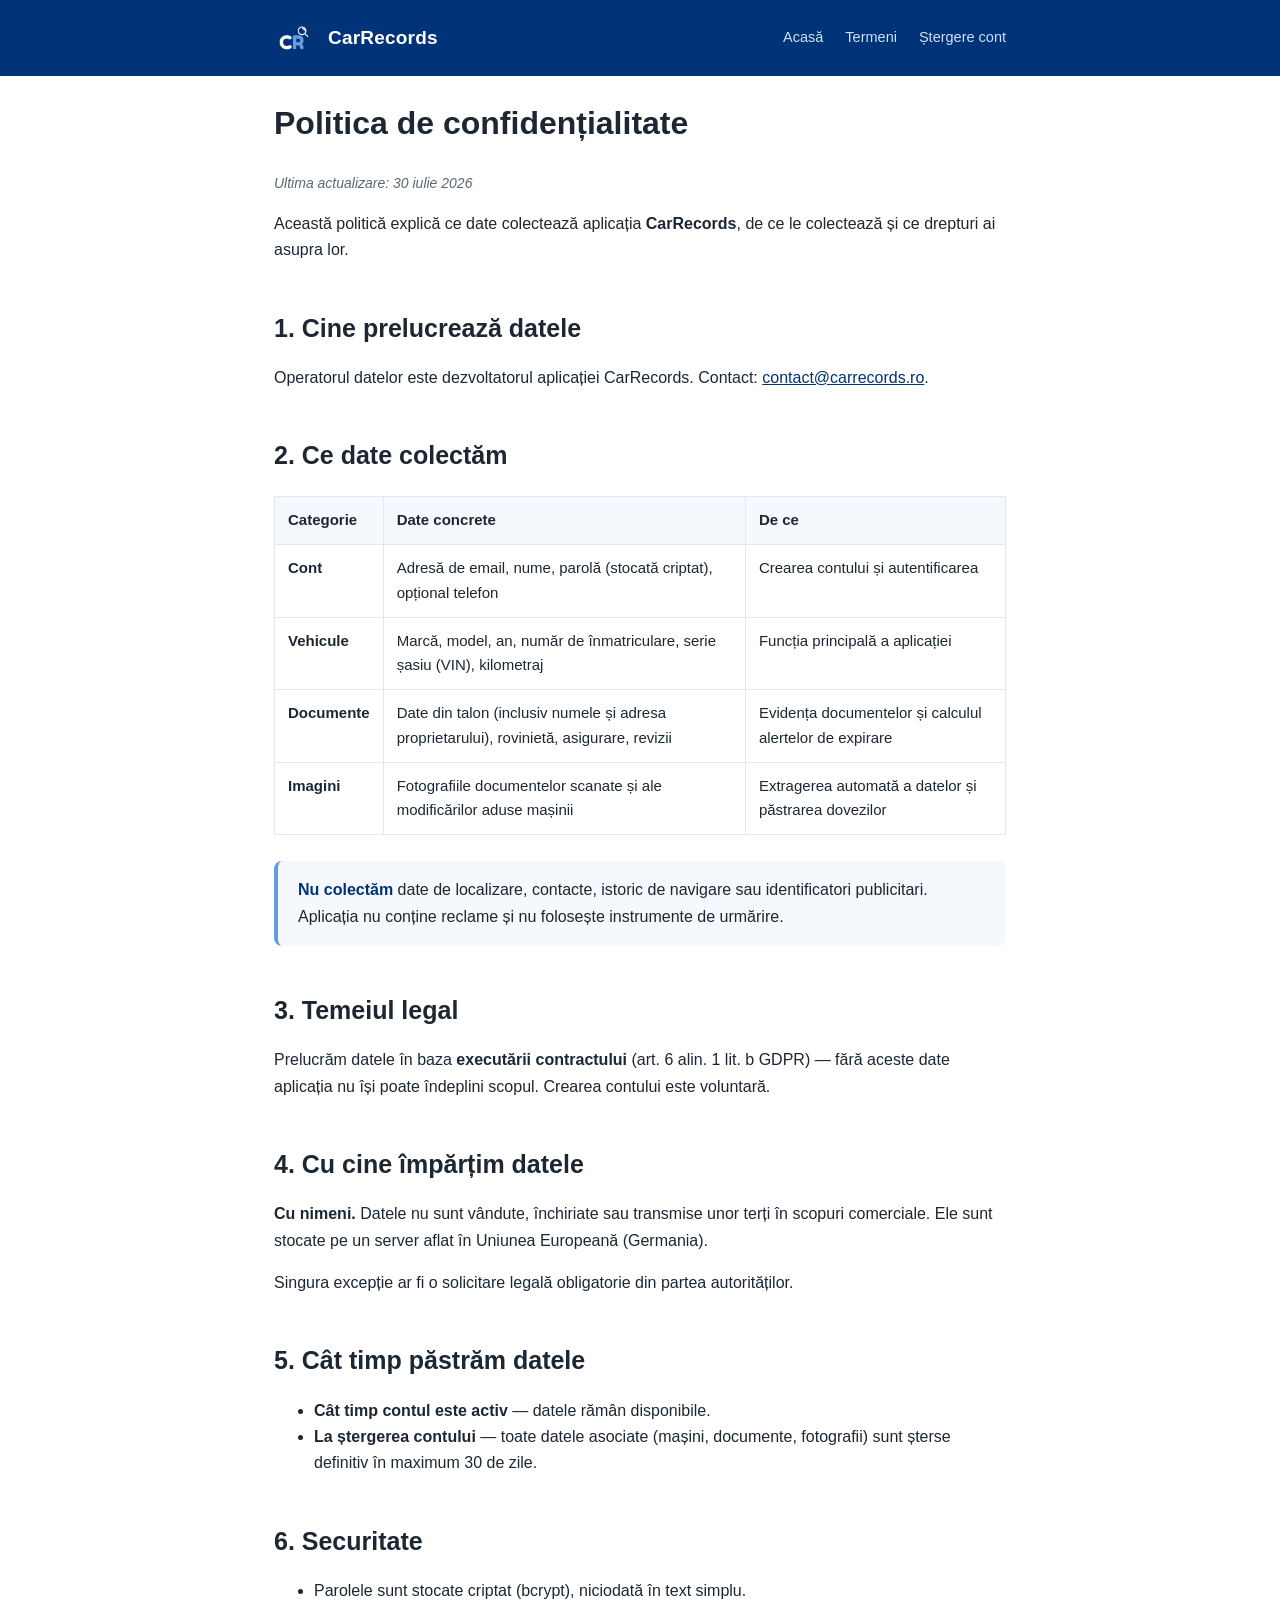
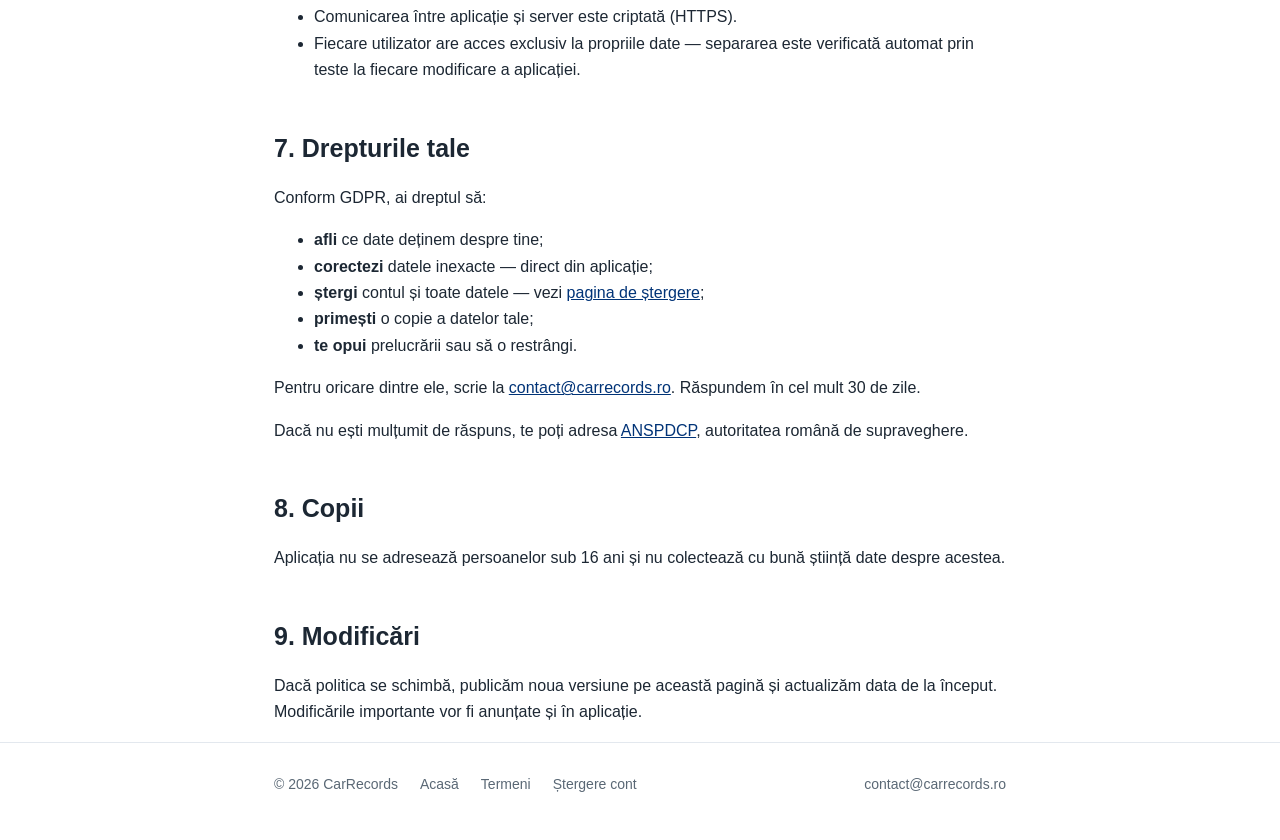
==== site/confidentialitate.html @ 03b60dc8 "Site public + pregatire pentru Google Play Infrastructura serveste acum ambele de pe acelasi server:" ====
<!DOCTYPE html>
<html lang="ro">
<head>
<meta charset="utf-8">
<meta name="viewport" content="width=device-width, initial-scale=1">
<title>Politica de confidențialitate — CarRecords</title>
<link rel="icon" href="logo.png">
<link rel="stylesheet" href="style.css">
</head>
<body>

<header>
  <div class="wrap">
    <img src="logo.png" alt="">
    <span class="name">CarRecords</span>
    <nav>
      <a href="index.html">Acasă</a>
      <a href="termeni.html">Termeni</a>
      <a href="stergere-cont.html">Ștergere cont</a>
    </nav>
  </div>
</header>

<main class="wrap">

<h1>Politica de confidențialitate</h1>
<p class="updated">Ultima actualizare: 30 iulie 2026</p>

<p>Această politică explică ce date colectează aplicația <strong>CarRecords</strong>,
de ce le colectează și ce drepturi ai asupra lor.</p>

<h2>1. Cine prelucrează datele</h2>
<p>Operatorul datelor este dezvoltatorul aplicației CarRecords.
Contact: <a href="mailto:contact@carrecords.ro">contact@carrecords.ro</a>.</p>

<h2>2. Ce date colectăm</h2>

<table>
  <tr><th>Categorie</th><th>Date concrete</th><th>De ce</th></tr>
  <tr>
    <td><strong>Cont</strong></td>
    <td>Adresă de email, nume, parolă (stocată criptat), opțional telefon</td>
    <td>Crearea contului și autentificarea</td>
  </tr>
  <tr>
    <td><strong>Vehicule</strong></td>
    <td>Marcă, model, an, număr de înmatriculare, serie șasiu (VIN), kilometraj</td>
    <td>Funcția principală a aplicației</td>
  </tr>
  <tr>
    <td><strong>Documente</strong></td>
    <td>Date din talon (inclusiv numele și adresa proprietarului),
        rovinietă, asigurare, revizii</td>
    <td>Evidența documentelor și calculul alertelor de expirare</td>
  </tr>
  <tr>
    <td><strong>Imagini</strong></td>
    <td>Fotografiile documentelor scanate și ale modificărilor aduse mașinii</td>
    <td>Extragerea automată a datelor și păstrarea dovezilor</td>
  </tr>
</table>

<div class="note">
  <strong>Nu colectăm</strong> date de localizare, contacte, istoric de
  navigare sau identificatori publicitari. Aplicația nu conține reclame și
  nu folosește instrumente de urmărire.
</div>

<h2>3. Temeiul legal</h2>
<p>Prelucrăm datele în baza <strong>executării contractului</strong>
(art. 6 alin. 1 lit. b GDPR) — fără aceste date aplicația nu își poate
îndeplini scopul. Crearea contului este voluntară.</p>

<h2>4. Cu cine împărțim datele</h2>
<p><strong>Cu nimeni.</strong> Datele nu sunt vândute, închiriate sau
transmise unor terți în scopuri comerciale. Ele sunt stocate pe un server
aflat în Uniunea Europeană (Germania).</p>
<p>Singura excepție ar fi o solicitare legală obligatorie din partea
autorităților.</p>

<h2>5. Cât timp păstrăm datele</h2>
<ul>
  <li><strong>Cât timp contul este activ</strong> — datele rămân disponibile.</li>
  <li><strong>La ștergerea contului</strong> — toate datele asociate
      (mașini, documente, fotografii) sunt șterse definitiv în maximum 30 de zile.</li>
</ul>

<h2>6. Securitate</h2>
<ul>
  <li>Parolele sunt stocate criptat (bcrypt), niciodată în text simplu.</li>
  <li>Comunicarea între aplicație și server este criptată (HTTPS).</li>
  <li>Fiecare utilizator are acces exclusiv la propriile date — separarea
      este verificată automat prin teste la fiecare modificare a aplicației.</li>
</ul>

<h2>7. Drepturile tale</h2>
<p>Conform GDPR, ai dreptul să:</p>
<ul>
  <li><strong>afli</strong> ce date deținem despre tine;</li>
  <li><strong>corectezi</strong> datele inexacte — direct din aplicație;</li>
  <li><strong>ștergi</strong> contul și toate datele —
      vezi <a href="stergere-cont.html">pagina de ștergere</a>;</li>
  <li><strong>primești</strong> o copie a datelor tale;</li>
  <li><strong>te opui</strong> prelucrării sau să o restrângi.</li>
</ul>
<p>Pentru oricare dintre ele, scrie la
<a href="mailto:contact@carrecords.ro">contact@carrecords.ro</a>.
Răspundem în cel mult 30 de zile.</p>
<p>Dacă nu ești mulțumit de răspuns, te poți adresa
<a href="https://www.dataprotection.ro" target="_blank" rel="noopener">ANSPDCP</a>,
autoritatea română de supraveghere.</p>

<h2>8. Copii</h2>
<p>Aplicația nu se adresează persoanelor sub 16 ani și nu colectează
cu bună știință date despre acestea.</p>

<h2>9. Modificări</h2>
<p>Dacă politica se schimbă, publicăm noua versiune pe această pagină și
actualizăm data de la început. Modificările importante vor fi anunțate și
în aplicație.</p>

</main>

<footer>
  <div class="wrap">
    <span>© 2026 CarRecords</span>
    <a href="index.html">Acasă</a>
    <a href="termeni.html">Termeni</a>
    <a href="stergere-cont.html">Ștergere cont</a>
    <span class="spacer"><a href="mailto:contact@carrecords.ro">contact@carrecords.ro</a></span>
  </div>
</footer>

</body>
</html>
---- site/style.css ----
/* CarRecords — stil comun pentru site-ul public */
:root {
  --navy: #003377;
  --navy-dark: #002455;
  --blue: #6699dd;
  --text: #1c2733;
  --muted: #5a6875;
  --line: #e3e8ee;
  --bg: #ffffff;
  --bg-soft: #f5f8fc;
}

* { box-sizing: border-box; }

body {
  margin: 0;
  font-family: -apple-system, BlinkMacSystemFont, "Segoe UI", Roboto, sans-serif;
  color: var(--text);
  background: var(--bg);
  line-height: 1.65;
  -webkit-font-smoothing: antialiased;
}

.wrap { max-width: 780px; margin: 0 auto; padding: 0 24px; }

/* ── Antet ─────────────────────────────────────────── */
header {
  background: var(--navy);
  color: #fff;
  padding: 18px 0;
}
header .wrap { display: flex; align-items: center; gap: 14px; }
header img { width: 40px; height: 40px; border-radius: 9px; }
header .name { font-weight: 700; font-size: 19px; letter-spacing: .2px; }
header nav { margin-left: auto; display: flex; gap: 22px; flex-wrap: wrap; }
header nav a {
  color: #cfe0f5; text-decoration: none; font-size: 14.5px;
}
header nav a:hover { color: #fff; }

/* ── Sectiunea de prezentare ───────────────────────── */
.hero {
  background: linear-gradient(160deg, var(--navy) 0%, var(--navy-dark) 100%);
  color: #fff;
  padding: 72px 0 80px;
  text-align: center;
}
.hero h1 { font-size: 40px; margin: 0 0 16px; line-height: 1.2; }
.hero p { font-size: 18.5px; color: #c8dcf3; margin: 0 auto; max-width: 560px; }
.hero .cta {
  display: inline-block; margin-top: 32px; padding: 14px 30px;
  background: #fff; color: var(--navy); border-radius: 10px;
  font-weight: 700; text-decoration: none;
}
.hero .cta:hover { background: #eaf1fb; }

/* ── Continut ──────────────────────────────────────── */
main { padding: 56px 0 72px; }
h2 { font-size: 25px; margin: 44px 0 14px; }
h3 { font-size: 18px; margin: 28px 0 8px; }
p, li { color: var(--text); }
a { color: var(--navy); }

.features { display: grid; gap: 22px; grid-template-columns: repeat(auto-fit, minmax(230px, 1fr)); margin-top: 34px; }
.feature { background: var(--bg-soft); border: 1px solid var(--line); border-radius: 12px; padding: 22px; }
.feature h3 { margin: 0 0 6px; font-size: 16.5px; color: var(--navy); }
.feature p { margin: 0; font-size: 14.5px; color: var(--muted); }

.note {
  background: var(--bg-soft); border-left: 4px solid var(--blue);
  border-radius: 8px; padding: 16px 20px; margin: 26px 0;
}
.note strong { color: var(--navy); }

table { width: 100%; border-collapse: collapse; margin: 20px 0; font-size: 15px; }
th, td { text-align: left; padding: 11px 13px; border: 1px solid var(--line); vertical-align: top; }
th { background: var(--bg-soft); font-weight: 600; }

.updated { color: var(--muted); font-size: 14px; font-style: italic; }

/* ── Subsol ────────────────────────────────────────── */
footer {
  border-top: 1px solid var(--line);
  padding: 30px 0 44px;
  color: var(--muted);
  font-size: 14px;
}
footer .wrap { display: flex; gap: 22px; flex-wrap: wrap; align-items: center; }
footer a { color: var(--muted); text-decoration: none; }
footer a:hover { color: var(--navy); }
footer .spacer { margin-left: auto; }

@media (max-width: 600px) {
  .hero { padding: 52px 0 58px; }
  .hero h1 { font-size: 30px; }
  header nav { gap: 14px; }
}
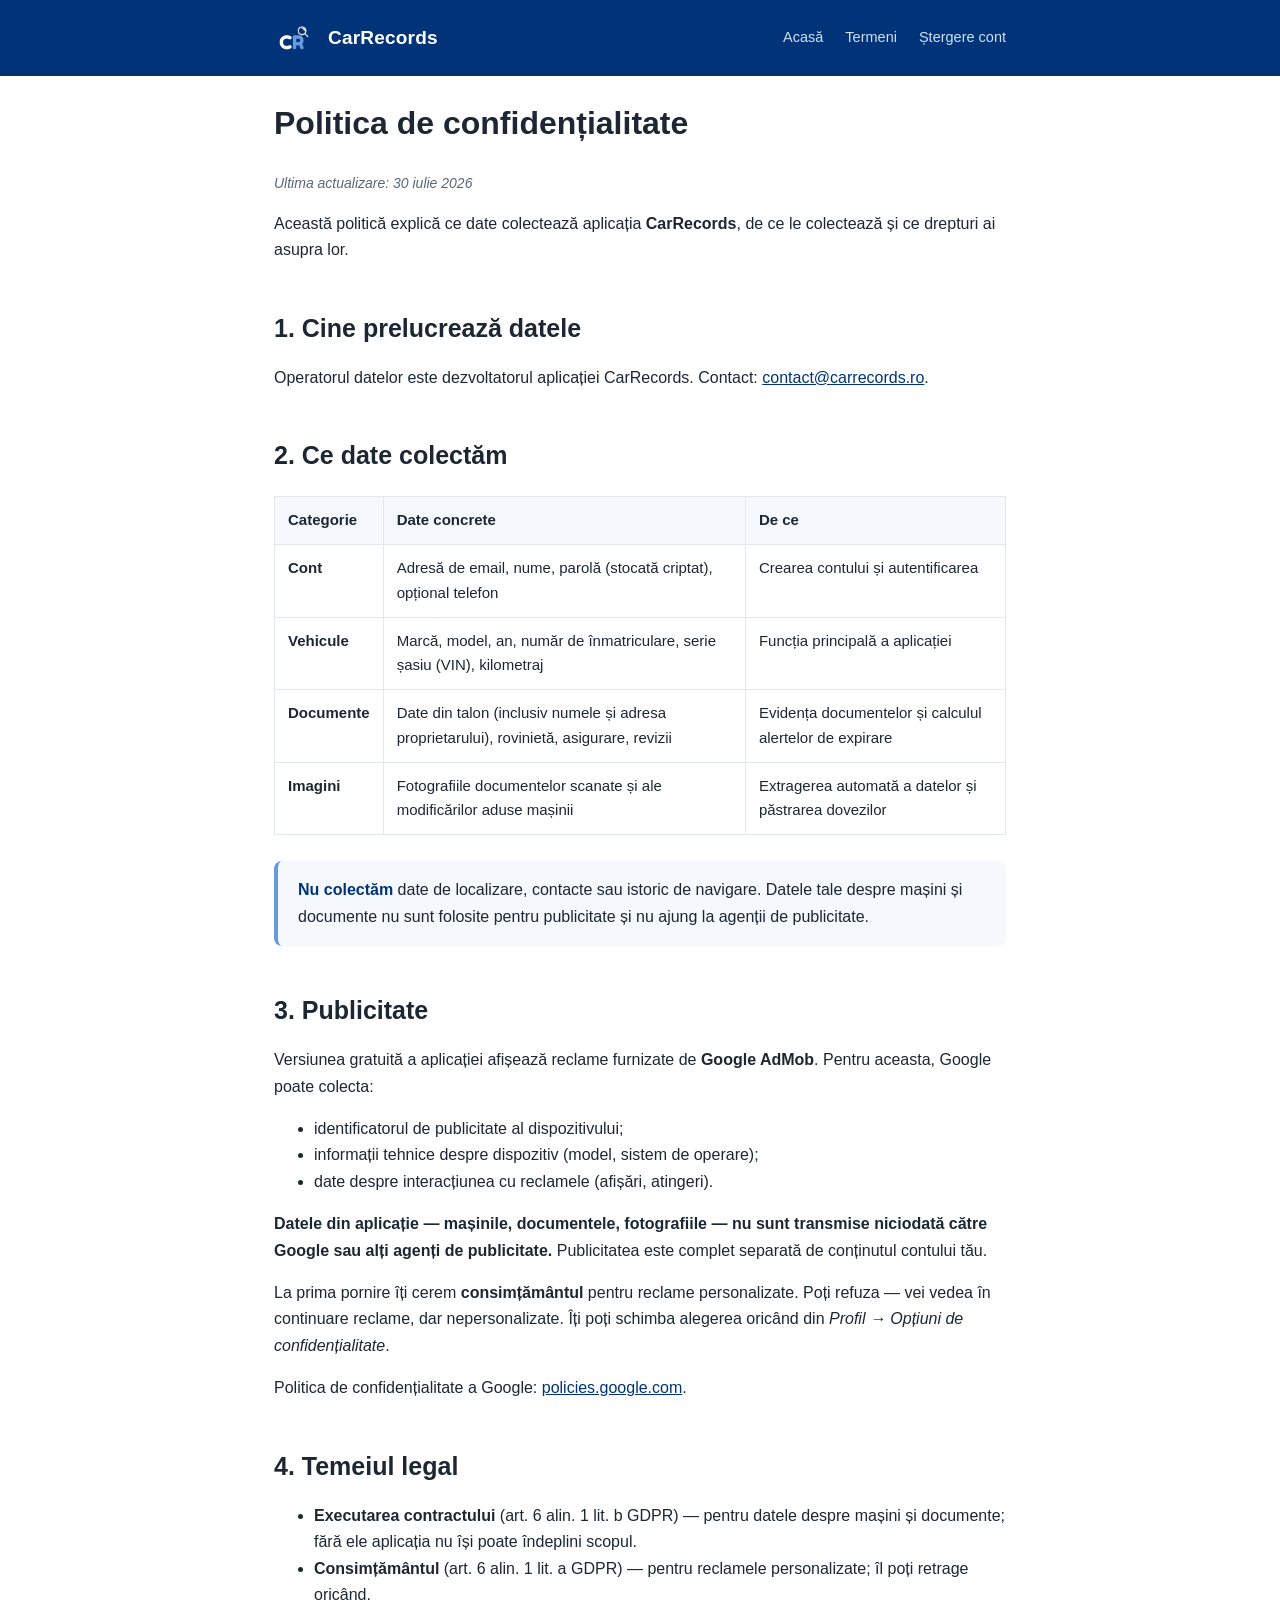
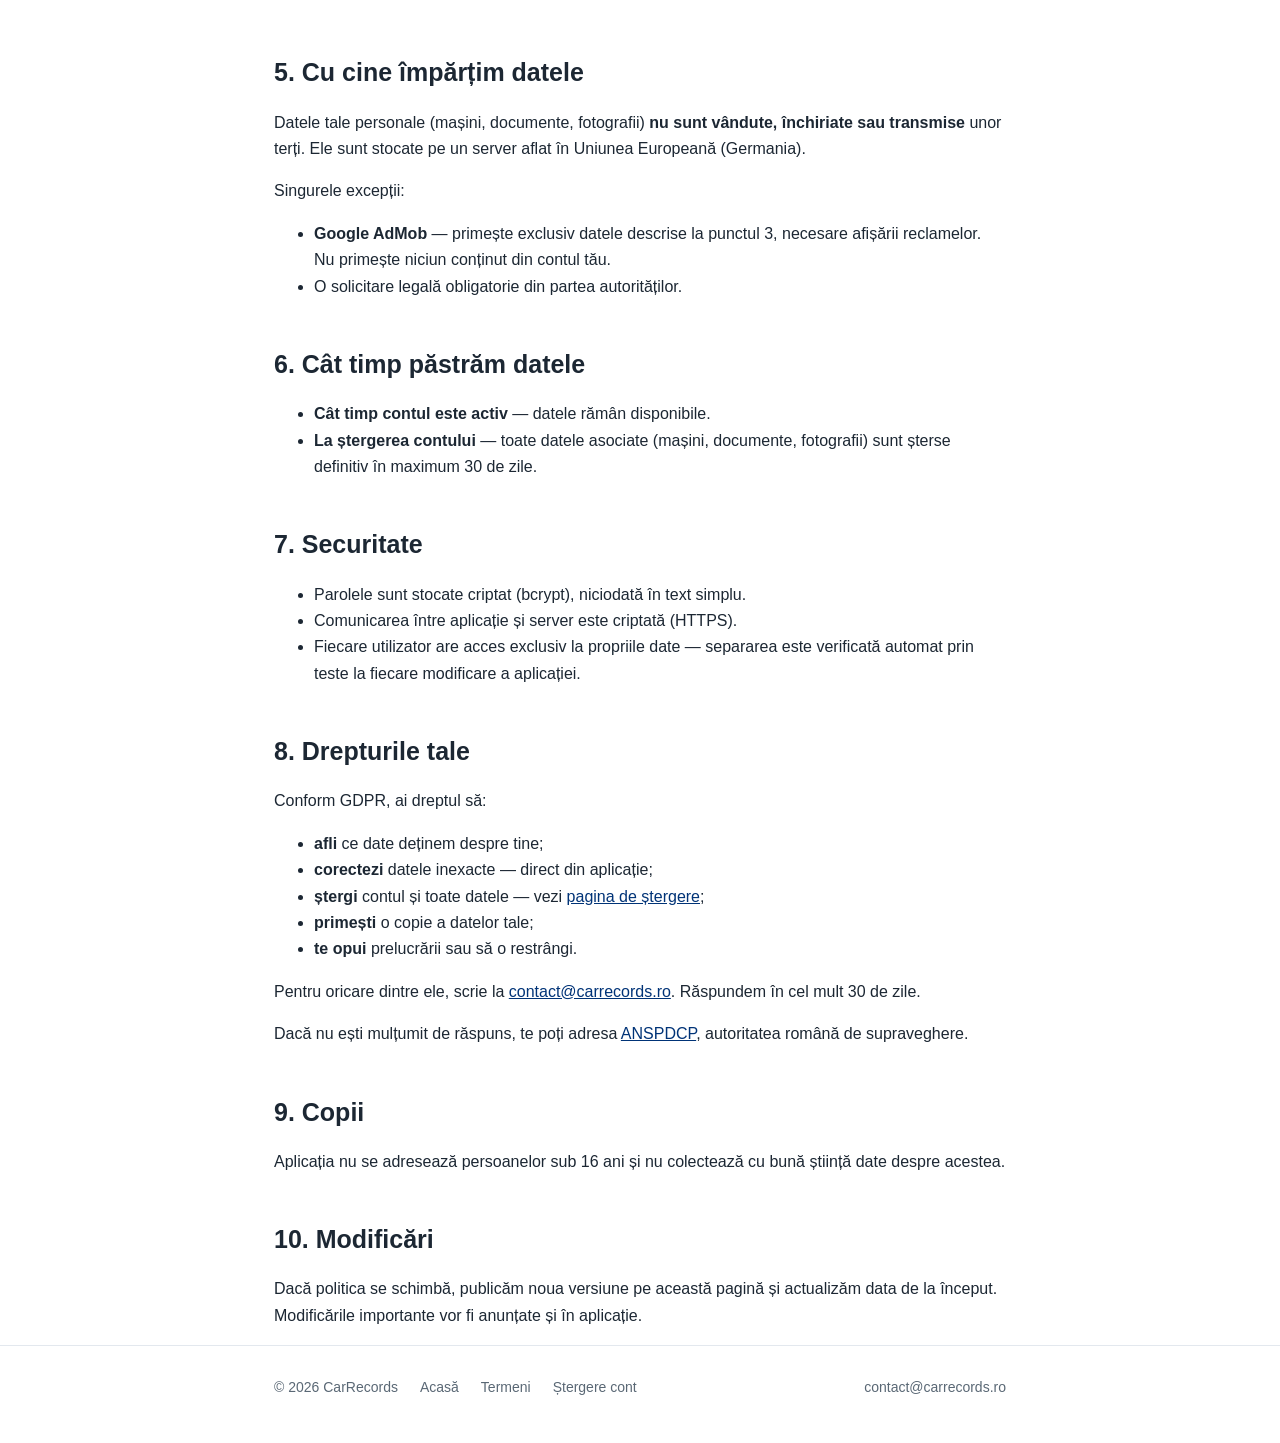
==== commit cba0c57a: "Reclame AdMob (cu consimtamant GDPR) + pachet MSIX pentru Microsoft Store RECLAME (doar Android/iOS " ====
--- a/site/confidentialitate.html
+++ b/site/confidentialitate.html
@@ -61,31 +61,59 @@
 </table>
 
 <div class="note">
-  <strong>Nu colectăm</strong> date de localizare, contacte, istoric de
-  navigare sau identificatori publicitari. Aplicația nu conține reclame și
-  nu folosește instrumente de urmărire.
+  <strong>Nu colectăm</strong> date de localizare, contacte sau istoric de
+  navigare. Datele tale despre mașini și documente nu sunt folosite pentru
+  publicitate și nu ajung la agenții de publicitate.
 </div>
 
-<h2>3. Temeiul legal</h2>
-<p>Prelucrăm datele în baza <strong>executării contractului</strong>
-(art. 6 alin. 1 lit. b GDPR) — fără aceste date aplicația nu își poate
-îndeplini scopul. Crearea contului este voluntară.</p>
+<h2>3. Publicitate</h2>
+<p>Versiunea gratuită a aplicației afișează reclame furnizate de
+<strong>Google AdMob</strong>. Pentru aceasta, Google poate colecta:</p>
+<ul>
+  <li>identificatorul de publicitate al dispozitivului;</li>
+  <li>informații tehnice despre dispozitiv (model, sistem de operare);</li>
+  <li>date despre interacțiunea cu reclamele (afișări, atingeri).</li>
+</ul>
+<p><strong>Datele din aplicație — mașinile, documentele, fotografiile —
+nu sunt transmise niciodată către Google sau alți agenți de publicitate.</strong>
+Publicitatea este complet separată de conținutul contului tău.</p>
+<p>La prima pornire îți cerem <strong>consimțământul</strong> pentru reclame
+personalizate. Poți refuza — vei vedea în continuare reclame, dar
+nepersonalizate. Îți poți schimba alegerea oricând din
+<em>Profil → Opțiuni de confidențialitate</em>.</p>
+<p>Politica de confidențialitate a Google:
+<a href="https://policies.google.com/technologies/partner-sites" target="_blank" rel="noopener">
+policies.google.com</a>.</p>
 
-<h2>4. Cu cine împărțim datele</h2>
-<p><strong>Cu nimeni.</strong> Datele nu sunt vândute, închiriate sau
-transmise unor terți în scopuri comerciale. Ele sunt stocate pe un server
-aflat în Uniunea Europeană (Germania).</p>
-<p>Singura excepție ar fi o solicitare legală obligatorie din partea
-autorităților.</p>
+<h2>4. Temeiul legal</h2>
+<ul>
+  <li><strong>Executarea contractului</strong> (art. 6 alin. 1 lit. b GDPR)
+      — pentru datele despre mașini și documente; fără ele aplicația nu
+      își poate îndeplini scopul.</li>
+  <li><strong>Consimțământul</strong> (art. 6 alin. 1 lit. a GDPR)
+      — pentru reclamele personalizate; îl poți retrage oricând.</li>
+</ul>
 
-<h2>5. Cât timp păstrăm datele</h2>
+<h2>5. Cu cine împărțim datele</h2>
+<p>Datele tale personale (mașini, documente, fotografii) <strong>nu sunt
+vândute, închiriate sau transmise</strong> unor terți. Ele sunt stocate pe
+un server aflat în Uniunea Europeană (Germania).</p>
+<p>Singurele excepții:</p>
+<ul>
+  <li><strong>Google AdMob</strong> — primește exclusiv datele descrise la
+      punctul 3, necesare afișării reclamelor. Nu primește niciun conținut
+      din contul tău.</li>
+  <li>O solicitare legală obligatorie din partea autorităților.</li>
+</ul>
+
+<h2>6. Cât timp păstrăm datele</h2>
 <ul>
   <li><strong>Cât timp contul este activ</strong> — datele rămân disponibile.</li>
   <li><strong>La ștergerea contului</strong> — toate datele asociate
       (mașini, documente, fotografii) sunt șterse definitiv în maximum 30 de zile.</li>
 </ul>
 
-<h2>6. Securitate</h2>
+<h2>7. Securitate</h2>
 <ul>
   <li>Parolele sunt stocate criptat (bcrypt), niciodată în text simplu.</li>
   <li>Comunicarea între aplicație și server este criptată (HTTPS).</li>
@@ -93,7 +121,7 @@
       este verificată automat prin teste la fiecare modificare a aplicației.</li>
 </ul>
 
-<h2>7. Drepturile tale</h2>
+<h2>8. Drepturile tale</h2>
 <p>Conform GDPR, ai dreptul să:</p>
 <ul>
   <li><strong>afli</strong> ce date deținem despre tine;</li>
@@ -110,11 +138,11 @@
 <a href="https://www.dataprotection.ro" target="_blank" rel="noopener">ANSPDCP</a>,
 autoritatea română de supraveghere.</p>
 
-<h2>8. Copii</h2>
+<h2>9. Copii</h2>
 <p>Aplicația nu se adresează persoanelor sub 16 ani și nu colectează
 cu bună știință date despre acestea.</p>
 
-<h2>9. Modificări</h2>
+<h2>10. Modificări</h2>
 <p>Dacă politica se schimbă, publicăm noua versiune pe această pagină și
 actualizăm data de la început. Modificările importante vor fi anunțate și
 în aplicație.</p>
